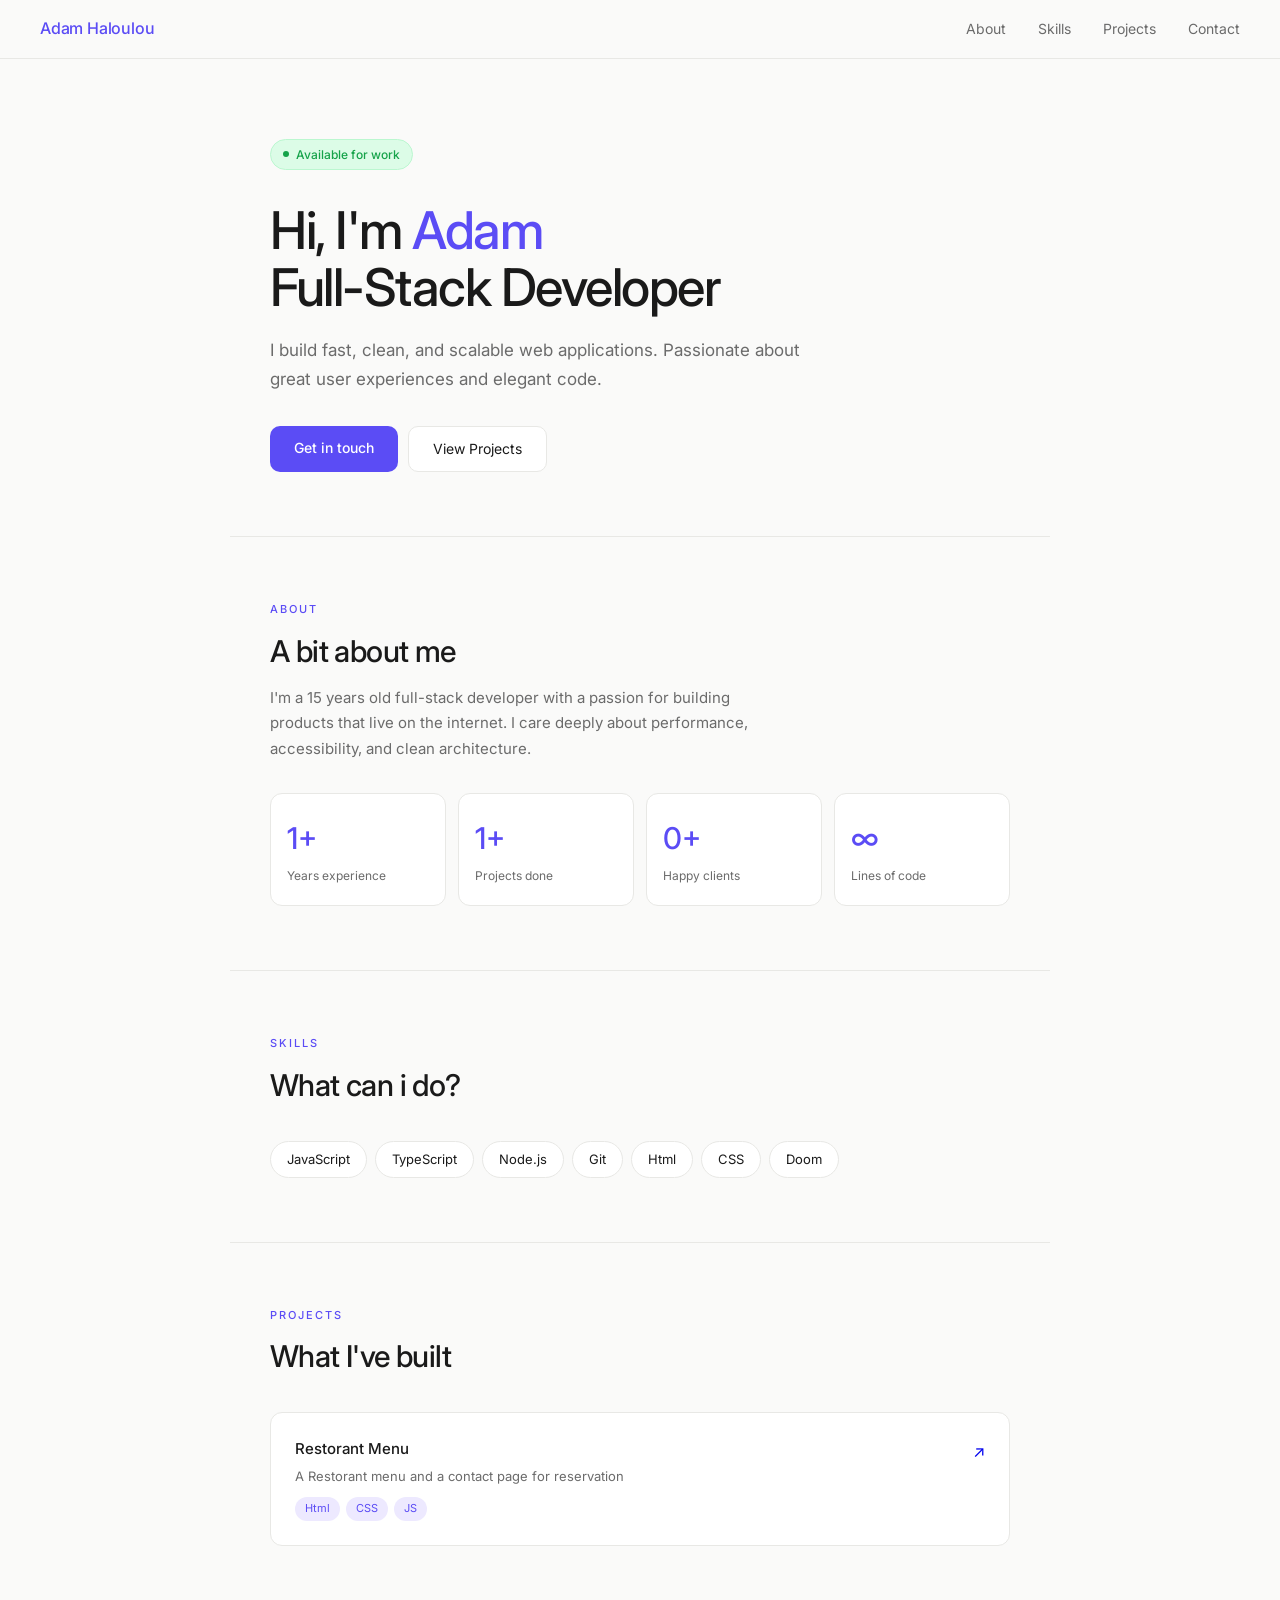
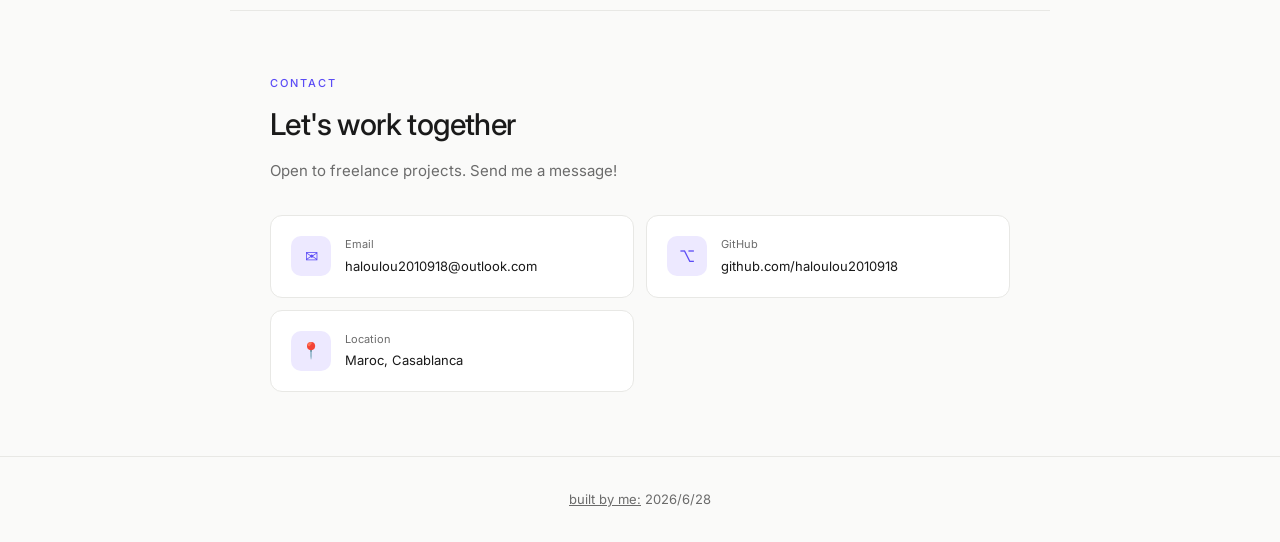
==== index.html @ 290c16ed "Add files via upload" ====
<!DOCTYPE html>
<html lang="en">
<head>
  <meta charset="UTF-8" />
  <meta name="viewport" content="width=device-width, initial-scale=1.0" />
  <title>Adam Haloulou | Full-Stack Developer</title>
  <link rel="stylesheet" href="style.css" />
  <link rel="preconnect" href="https://fonts.googleapis.com" />
  <link href="https://fonts.googleapis.com/css2?family=Inter:wght@400;500&display=swap" rel="stylesheet" />
</head>
<body>

  <!-- NAV -->
  <nav>
    <div class="logo">Adam Haloulou</div>
    <ul class="nav-links">
      <li><a href="#about">About</a></li>
      <li><a href="#skills">Skills</a></li>
      <li><a href="#projects">Projects</a></li>
      <li><a href="#contact">Contact</a></li>
    </ul>
  </nav>

  <!-- HERO -->
  <div class="hero">
    <div class="badge">
      <span class="badge-dot"></span>
      Available for work
    </div>
    <h1>Hi, I'm <em>Adam</em><br>Full-Stack Developer</h1>
    <p>I build fast, clean, and scalable web applications. Passionate about great user experiences and elegant code.</p>
    <div class="hero-btns">
      <a href="#contact" class="btn-primary">Get in touch</a>
      <a href="#projects" class="btn-secondary">View Projects</a>
    </div>
  </div>

  <!-- ABOUT -->
  <section id="about">
    <div class="s-label">About</div>
    <div class="s-title">A bit about me</div>
    <div class="s-desc">I'm a 15 years old full-stack developer with a passion for building products that live on the internet. I care deeply about performance, accessibility, and clean architecture.</div>
    <div class="stats">
      <div class="stat"><div class="stat-num">1+</div><div class="stat-lbl">Years experience</div></div>
      <div class="stat"><div class="stat-num">1+</div><div class="stat-lbl">Projects done</div></div>
      <div class="stat"><div class="stat-num">0+</div><div class="stat-lbl">Happy clients</div></div>
      <div class="stat"><div class="stat-num">∞</div><div class="stat-lbl">Lines of code</div></div>
    </div>
  </section>

  <!-- SKILLS -->
  <section id="skills">
    <div class="s-label">Skills</div>
    <div class="s-title">What can i do?</div>
    <div class="skills-wrap">
      <span class="skill">JavaScript</span>
      <span class="skill">TypeScript</span>
      <span class="skill">Node.js</span>
      <span class="skill">Git</span>
      <span class="skill">Html</span>
      <span class="skill">CSS</span>
      <span class="skill">Doom</span>
    </div>
  </section>

  <!-- PROJECTS -->
  <section id="projects">
    <div class="s-label">Projects</div>
    <div class="s-title">What I've built</div>
    <div class="projects-list">

      <div class="proj">
        <div class="proj-info">
          <div class="proj-name">Restorant Menu</div>
          <div class="proj-desc">A Restorant menu and a contact page for reservation</div>
          <div class="proj-tags">
            <span class="proj-tag">Html</span>
            <span class="proj-tag">CSS</span>
            <span class="proj-tag">JS</span>
          </div>
        </div>
        <div class="proj-arrow"><a href="https://github.com/haloulou2010918/go-my-code-2">↗</a></div>
      </div>
<style>
    a{
        text-decoration: none;
    }
</style>
    </div>
  </section>

  <!-- CONTACT -->
  <section id="contact">
    <div class="s-label">Contact</div>
    <div class="s-title">Let's work together</div>
    <div class="s-desc">Open to freelance projects. Send me a message!</div>
    <div class="contact-grid">
      <div class="contact-item">
        <div class="c-icon">✉</div>
        <div>
          <div class="c-lbl">Email</div>
          <div class="c-val">haloulou2010918@outlook.com</div>
        </div>
      </div>
      <div class="contact-item">
        <div class="c-icon">⌥</div>
        <div>
          <div class="c-lbl">GitHub</div>
          <div class="c-val">github.com/haloulou2010918</div>
        </div>
      </div>
      <div class="contact-item">
        <div class="c-icon">📍</div>
        <div>
          <div class="c-lbl">Location</div>
          <div class="c-val">Maroc, Casablanca</div>
        </div>
      </div>
    </div>
  </section>

  <footer>
    <u>built by me:</u> 2026/6/28
  </footer>

  <script src="main.js"></script>
</body>
</html>
</body>
</html>
---- style.css ----
/* ===== RESET & ROOT ===== */
* {
  margin: 0;
  padding: 0;
  box-sizing: border-box;
}

:root {
  --bg: #fafaf9;
  --bg2: #ffffff;
  --bg3: #f4f4f2;
  --border: #e8e8e5;
  --accent: #5b4cf5;
  --accent-light: #ede9ff;
  --text: #1a1a1a;
  --muted: #6b6b6b;
  --green: #16a34a;
  --radius: 12px;
}

html {
  scroll-behavior: smooth;
}

body {
  background: var(--bg);
  color: var(--text);
  font-family: 'Inter', -apple-system, BlinkMacSystemFont, sans-serif;
  font-size: 16px;
  line-height: 1.6;
}

/* ===== NAV ===== */
nav {
  display: flex;
  justify-content: space-between;
  align-items: center;
  padding: 1rem 2.5rem;
  border-bottom: 1px solid var(--border);
  background: rgba(250, 250, 249, 0.95);
  backdrop-filter: blur(8px);
  position: sticky;
  top: 0;
  z-index: 100;
}

.logo {
  font-size: 16px;
  font-weight: 500;
  color: var(--accent);
  letter-spacing: -0.2px;
}

.nav-links {
  display: flex;
  gap: 2rem;
  list-style: none;
}

.nav-links a {
  color: var(--muted);
  text-decoration: none;
  font-size: 14px;
  transition: color 0.2s;
}

.nav-links a:hover {
  color: var(--text);
}

/* ===== HERO ===== */
.hero {
  padding: 5rem 2.5rem 4rem;
  max-width: 820px;
  margin: 0 auto;
}

.badge {
  display: inline-flex;
  align-items: center;
  gap: 7px;
  background: #dcfce7;
  border: 1px solid #bbf7d0;
  color: var(--green);
  font-size: 12px;
  font-weight: 500;
  padding: 5px 12px;
  border-radius: 100px;
  margin-bottom: 2rem;
}

.badge-dot {
  width: 6px;
  height: 6px;
  background: var(--green);
  border-radius: 50%;
  animation: pulse 2s infinite;
}

@keyframes pulse {
  0%, 100% { opacity: 1; }
  50%       { opacity: 0.3; }
}

.hero h1 {
  font-size: 52px;
  font-weight: 500;
  line-height: 1.1;
  letter-spacing: -1.5px;
  color: var(--text);
  margin-bottom: 1.25rem;
}

.hero h1 em {
  font-style: normal;
  color: var(--accent);
}

.hero p {
  font-size: 17px;
  color: var(--muted);
  line-height: 1.7;
  max-width: 560px;
  margin-bottom: 2rem;
}

.hero-btns {
  display: flex;
  gap: 10px;
  flex-wrap: wrap;
}

.btn-primary {
  background: var(--accent);
  color: #fff;
  padding: 11px 24px;
  border-radius: 10px;
  font-size: 14px;
  font-weight: 500;
  text-decoration: none;
  transition: opacity 0.2s;
  display: inline-block;
}

.btn-primary:hover {
  opacity: 0.87;
}

.btn-secondary {
  background: var(--bg2);
  color: var(--text);
  padding: 11px 24px;
  border-radius: 10px;
  font-size: 14px;
  font-weight: 400;
  text-decoration: none;
  border: 1px solid var(--border);
  transition: border-color 0.2s;
  display: inline-block;
}

.btn-secondary:hover {
  border-color: #bbb;
}

/* ===== SECTIONS ===== */
section {
  padding: 4rem 2.5rem;
  max-width: 820px;
  margin: 0 auto;
  border-top: 1px solid var(--border);
}

.s-label {
  font-size: 11px;
  text-transform: uppercase;
  letter-spacing: 2px;
  color: var(--accent);
  font-weight: 500;
  margin-bottom: 0.5rem;
}

.s-title {
  font-size: 30px;
  font-weight: 500;
  letter-spacing: -0.6px;
  margin-bottom: 0.6rem;
}

.s-desc {
  color: var(--muted);
  font-size: 15px;
  line-height: 1.7;
  max-width: 520px;
}

/* ===== ABOUT STATS ===== */
.stats {
  display: grid;
  grid-template-columns: repeat(4, 1fr);
  gap: 12px;
  margin-top: 2rem;
}

.stat {
  background: var(--bg2);
  border: 1px solid var(--border);
  border-radius: var(--radius);
  padding: 1.25rem 1rem;
}

.stat-num {
  font-size: 30px;
  font-weight: 500;
  color: var(--accent);
}

.stat-lbl {
  font-size: 12px;
  color: var(--muted);
  margin-top: 4px;
}

/* ===== SKILLS ===== */
.skills-wrap {
  display: flex;
  flex-wrap: wrap;
  gap: 8px;
  margin-top: 2rem;
}

.skill {
  background: var(--bg2);
  border: 1px solid var(--border);
  padding: 7px 16px;
  border-radius: 100px;
  font-size: 13px;
  color: var(--text);
  transition: border-color 0.2s, color 0.2s;
}

.skill:hover {
  border-color: var(--accent);
  color: var(--accent);
}

/* ===== PROJECTS ===== */
.projects-list {
  display: flex;
  flex-direction: column;
  gap: 12px;
  margin-top: 2rem;
}

.proj {
  background: var(--bg2);
  border: 1px solid var(--border);
  border-radius: var(--radius);
  padding: 1.5rem;
  display: flex;
  justify-content: space-between;
  align-items: flex-start;
  gap: 1rem;
  cursor: pointer;
  transition: border-color 0.2s, box-shadow 0.2s;
}

.proj:hover {
  border-color: #c4b8ff;
  box-shadow: 0 2px 12px rgba(91, 76, 245, 0.07);
}

.proj-name {
  font-size: 15px;
  font-weight: 500;
  margin-bottom: 5px;
}

.proj-desc {
  font-size: 13px;
  color: var(--muted);
  line-height: 1.6;
}

.proj-tags {
  display: flex;
  gap: 6px;
  margin-top: 10px;
  flex-wrap: wrap;
}

.proj-tag {
  font-size: 11px;
  padding: 3px 10px;
  border-radius: 100px;
  background: var(--accent-light);
  color: var(--accent);
}

.proj-arrow {
  color: #bbb;
  font-size: 16px;
  margin-top: 2px;
  flex-shrink: 0;
  transition: color 0.2s;
}

.proj:hover .proj-arrow {
  color: var(--accent);
}

/* ===== CONTACT ===== */
.contact-grid {
  display: grid;
  grid-template-columns: 1fr 1fr;
  gap: 12px;
  margin-top: 2rem;
}

.contact-item {
  background: var(--bg2);
  border: 1px solid var(--border);
  border-radius: var(--radius);
  padding: 1.25rem;
  display: flex;
  align-items: center;
  gap: 14px;
  transition: border-color 0.2s;
}

.contact-item:hover {
  border-color: var(--accent);
}

.c-icon {
  width: 40px;
  height: 40px;
  background: var(--accent-light);
  border-radius: 10px;
  display: flex;
  align-items: center;
  justify-content: center;
  color: var(--accent);
  font-size: 16px;
  flex-shrink: 0;
}

.c-lbl {
  font-size: 11px;
  color: var(--muted);
  margin-bottom: 2px;
}

.c-val {
  font-size: 13px;
  color: var(--text);
}

/* ===== FOOTER ===== */
footer {
  text-align: center;
  padding: 2rem;
  border-top: 1px solid var(--border);
  color: var(--muted);
  font-size: 13px;
}

/* ===== RESPONSIVE ===== */
@media (max-width: 640px) {
  nav {
    padding: 1rem 1.25rem;
  }

  .nav-links {
    gap: 1rem;
  }

  .hero {
    padding: 3rem 1.25rem 2.5rem;
  }

  .hero h1 {
    font-size: 34px;
  }

  section {
    padding: 2.5rem 1.25rem;
  }

  .stats {
    grid-template-columns: repeat(2, 1fr);
  }

  .contact-grid {
    grid-template-columns: 1fr;
  }
}
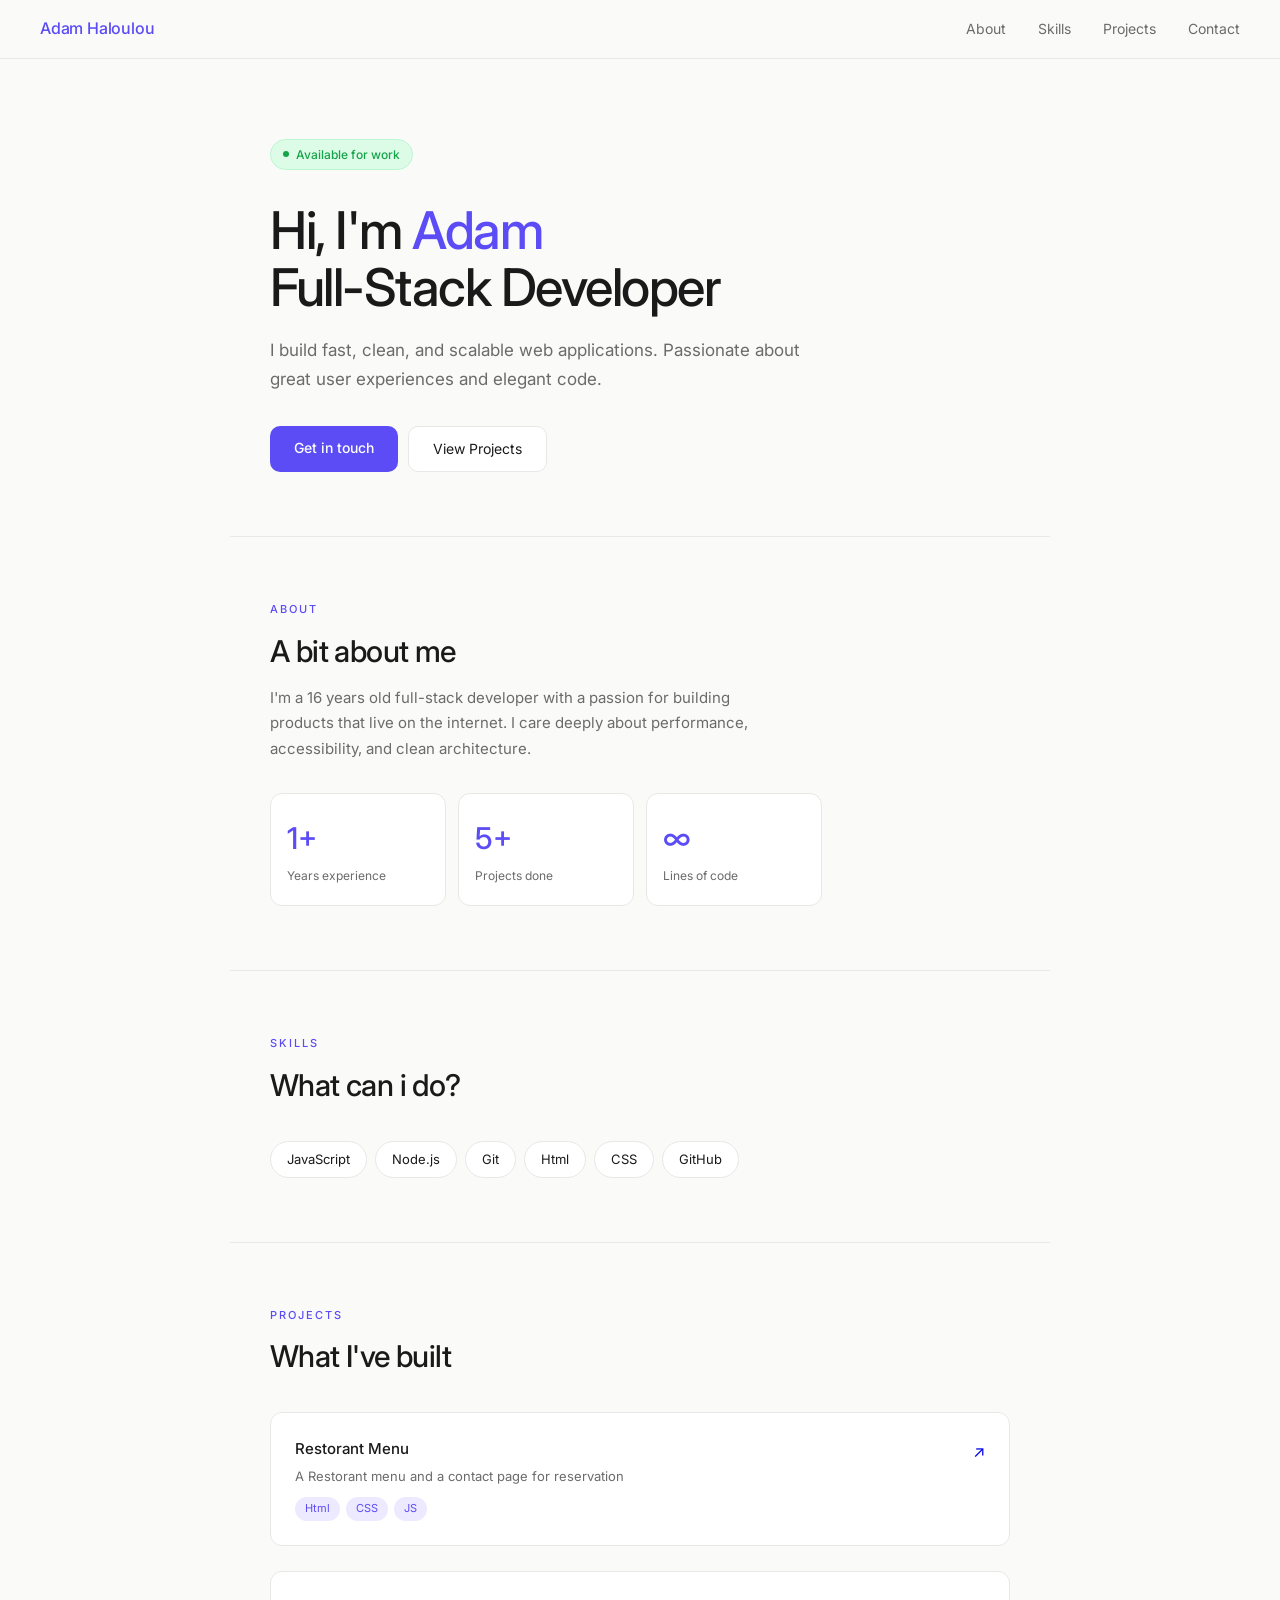
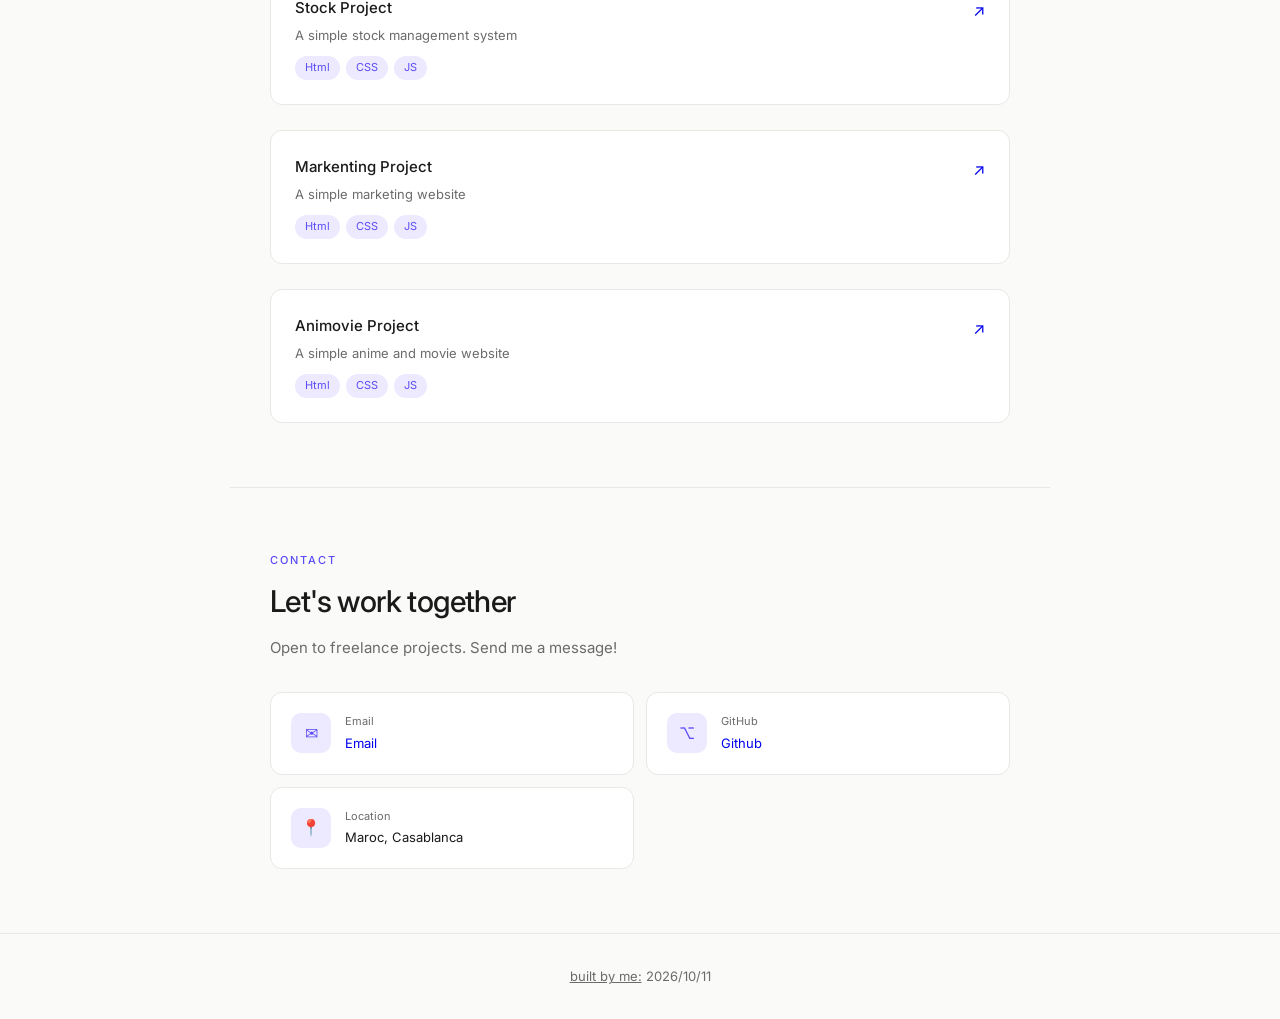
==== commit 04c434b2: "Add files via upload" ====
--- a/index.html
+++ b/index.html
@@ -39,11 +39,10 @@
   <section id="about">
     <div class="s-label">About</div>
     <div class="s-title">A bit about me</div>
-    <div class="s-desc">I'm a 15 years old full-stack developer with a passion for building products that live on the internet. I care deeply about performance, accessibility, and clean architecture.</div>
+    <div class="s-desc">I'm a 16 years old full-stack developer with a passion for building products that live on the internet. I care deeply about performance, accessibility, and clean architecture.</div>
     <div class="stats">
       <div class="stat"><div class="stat-num">1+</div><div class="stat-lbl">Years experience</div></div>
-      <div class="stat"><div class="stat-num">1+</div><div class="stat-lbl">Projects done</div></div>
-      <div class="stat"><div class="stat-num">0+</div><div class="stat-lbl">Happy clients</div></div>
+      <div class="stat"><div class="stat-num">5+</div><div class="stat-lbl">Projects done</div></div>
       <div class="stat"><div class="stat-num">∞</div><div class="stat-lbl">Lines of code</div></div>
     </div>
   </section>
@@ -54,12 +53,11 @@
     <div class="s-title">What can i do?</div>
     <div class="skills-wrap">
       <span class="skill">JavaScript</span>
-      <span class="skill">TypeScript</span>
       <span class="skill">Node.js</span>
       <span class="skill">Git</span>
       <span class="skill">Html</span>
       <span class="skill">CSS</span>
-      <span class="skill">Doom</span>
+      <span class="skill">GitHub</span>
     </div>
   </section>
 
@@ -79,7 +77,7 @@
             <span class="proj-tag">JS</span>
           </div>
         </div>
-        <div class="proj-arrow"><a href="https://github.com/haloulou2010918/go-my-code-2">↗</a></div>
+        <div class="proj-arrow"><a href="https://github.com/haloulou2010918-max/Menu-project">↗</a></div>
       </div>
 <style>
     a{
@@ -87,6 +85,66 @@
     }
 </style>
     </div>
+<br>
+    <div class="proj">
+        <div class="proj-info">
+          <div class="proj-name">Stock Project</div>
+          <div class="proj-desc">A simple stock management system</div>
+          <div class="proj-tags">
+            <span class="proj-tag">Html</span>
+            <span class="proj-tag">CSS</span>
+            <span class="proj-tag">JS</span>
+          </div>
+        </div>
+        <div class="proj-arrow"><a href="https://github.com/haloulou2010918-max/My-first-project" target="_blank">↗</a></div>
+      </div>
+<style>
+    a{
+        text-decoration: none;
+    }
+</style>
+    </div>
+
+    <br>
+    <div class="proj">
+        <div class="proj-info">
+          <div class="proj-name">Markenting Project</div>
+          <div class="proj-desc">A simple marketing website</div>
+          <div class="proj-tags">
+            <span class="proj-tag">Html</span>
+            <span class="proj-tag">CSS</span>
+            <span class="proj-tag">JS</span>
+          </div>
+        </div>
+        <div class="proj-arrow"><a href="https://github.com/haloulou2010918-max/Marketing-project" target="_blank">↗</a></div>
+      </div>
+<style>
+    a{
+        text-decoration: none;
+    }
+</style>
+    </div>
+
+    <br>
+    <div class="proj">
+        <div class="proj-info">
+          <div class="proj-name">Animovie Project</div>
+          <div class="proj-desc">A simple anime and movie website</div>
+          <div class="proj-tags">
+            <span class="proj-tag">Html</span>
+            <span class="proj-tag">CSS</span>
+            <span class="proj-tag">JS</span>
+          </div>
+        </div>
+        <div class="proj-arrow"><a href="https://github.com/haloulou2010918-max/Animovie/tree/kodkml3-hub-patch-1" target="_blank">↗</a></div>
+      </div>
+<style>
+    a{
+        text-decoration: none;
+    }
+</style>
+    </div>
+
   </section>
 
   <!-- CONTACT -->
@@ -99,14 +157,14 @@
         <div class="c-icon">✉</div>
         <div>
           <div class="c-lbl">Email</div>
-          <div class="c-val">haloulou2010918@outlook.com</div>
+          <div class="c-val"><a href="mailto:haloulou2010918@outlook.com">Email</a></div>
         </div>
       </div>
       <div class="contact-item">
         <div class="c-icon">⌥</div>
         <div>
           <div class="c-lbl">GitHub</div>
-          <div class="c-val">github.com/haloulou2010918</div>
+          <div class="c-val"><a href="https://github.com/haloulou2010918-max" target="_blank">Github</a></div>
         </div>
       </div>
       <div class="contact-item">
@@ -120,7 +178,7 @@
   </section>
 
   <footer>
-    <u>built by me:</u> 2026/6/28
+    <u>built by me:</u> 2026/10/11
   </footer>
 
   <script src="main.js"></script>
